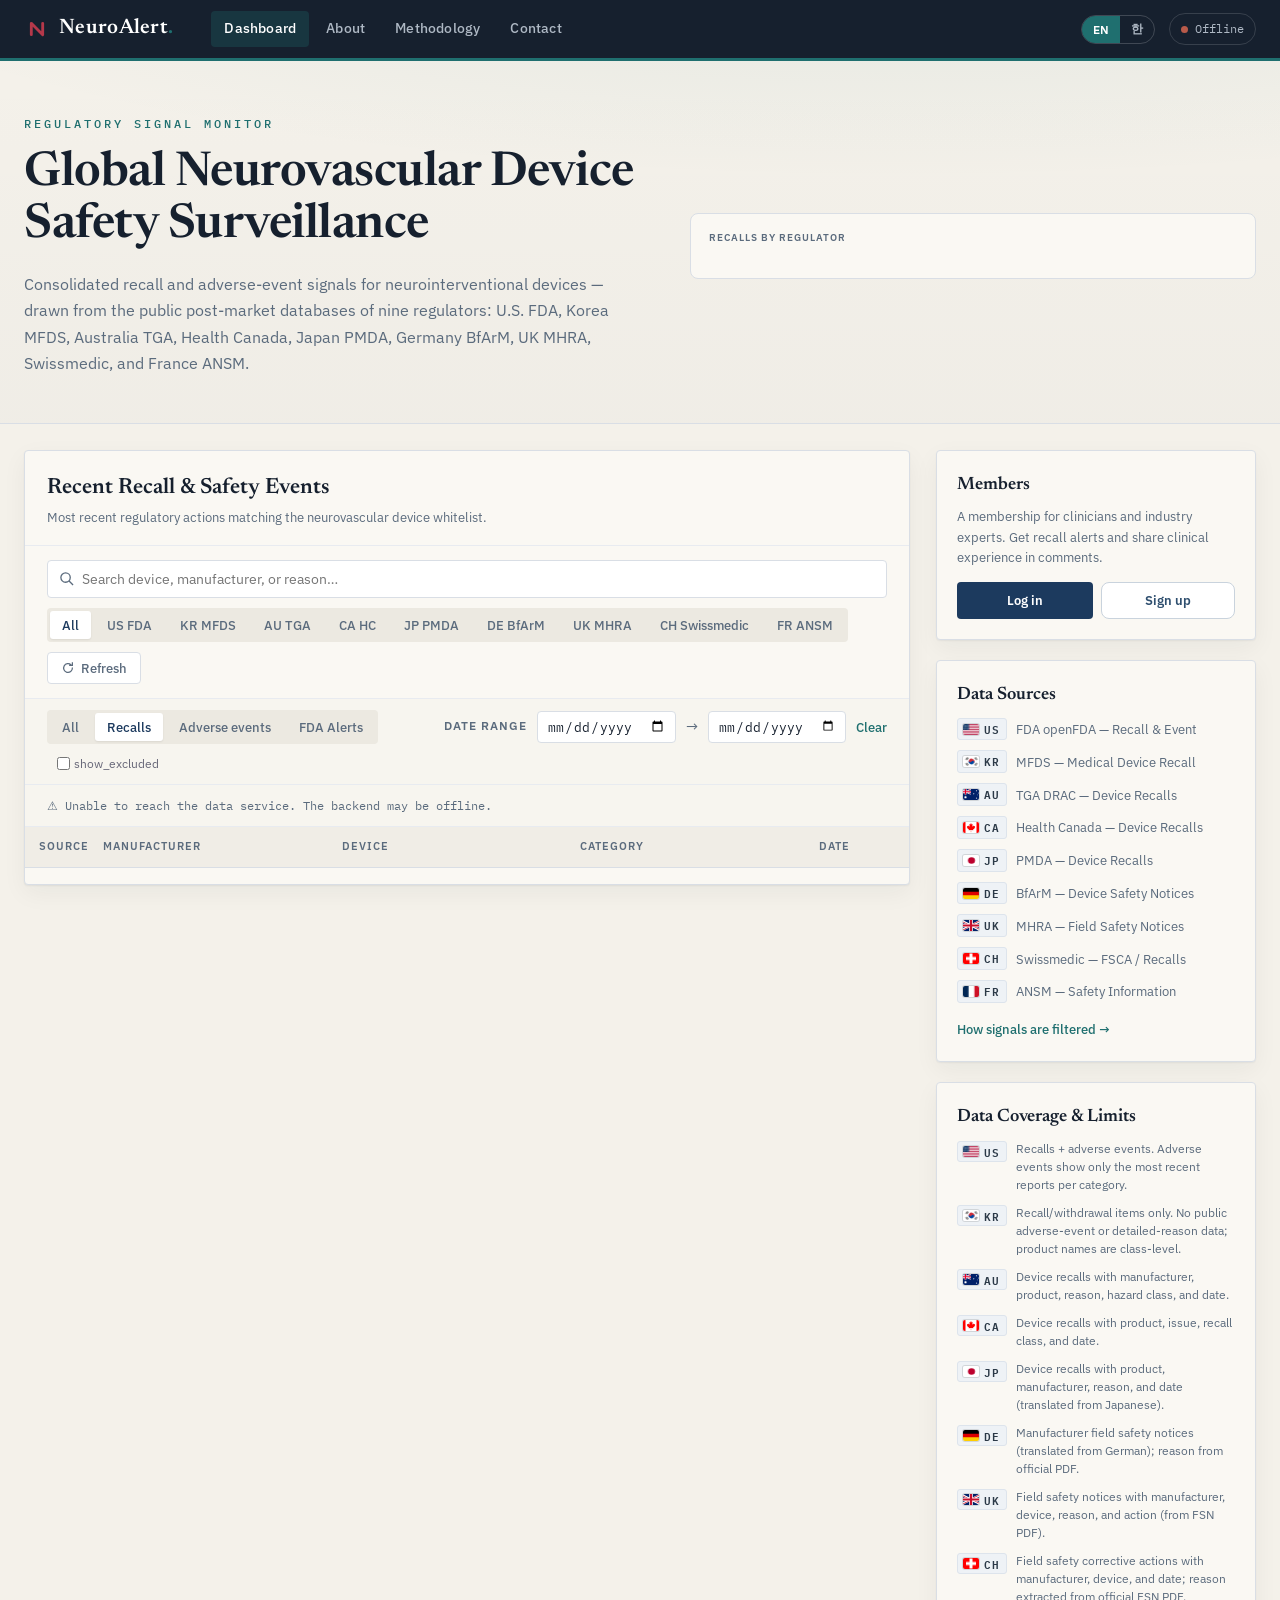
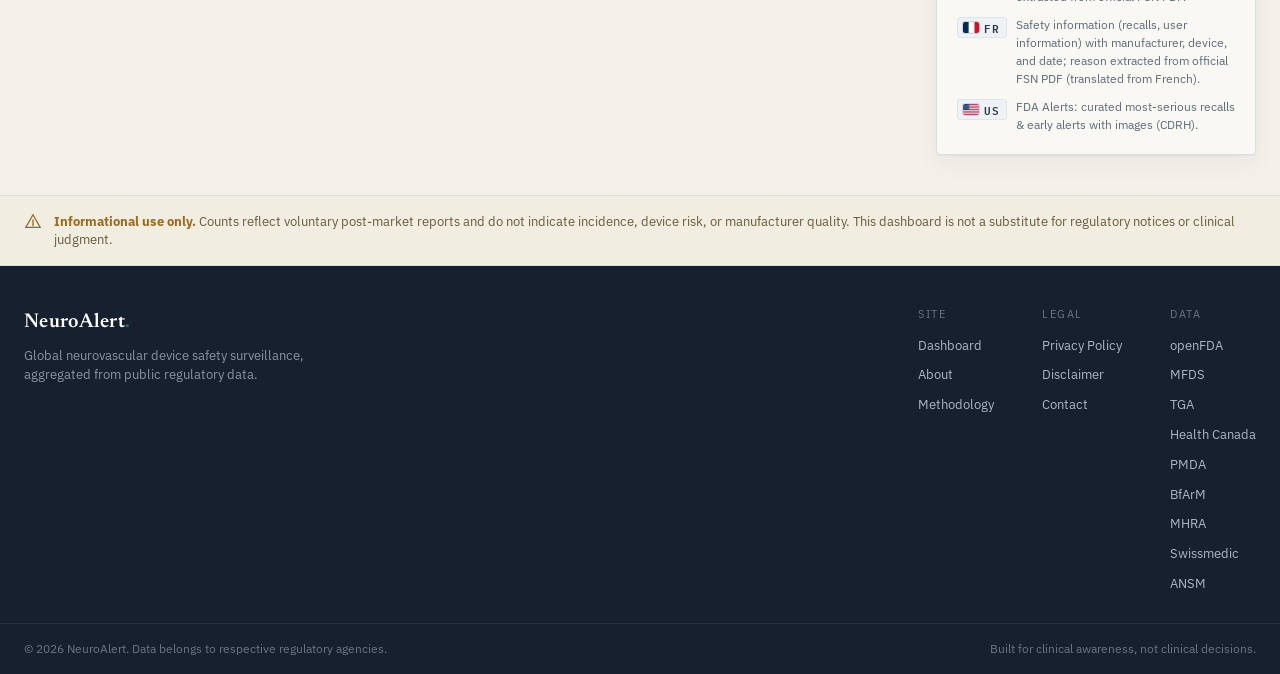
==== index.html @ bc4fbe51 "Add files via upload" ====
<!DOCTYPE html>
<html lang="en">
<head>
<meta charset="UTF-8">
<meta name="viewport" content="width=device-width, initial-scale=1.0">
<title>NeuroAlert — Global Neurovascular Device Safety Monitor</title>
<meta name="description" content="NeuroAlert aggregates neurovascular medical device recall and safety signals from the US FDA, Korea MFDS, Australia TGA, Health Canada, Japan PMDA, Germany BfArM, UK MHRA, Swissmedic, and France ANSM into a single monitoring dashboard for clinicians.">
<!-- ===== Google AdSense: paste verification/script here after approval ===== -->
<!-- <script async src="https://pagead2.googlesyndication.com/pagead/js/adsbygoogle.js?client=ca-pub-XXXXXXXXXXXXXXXX" crossorigin="anonymous"></script> -->
<link rel="preconnect" href="https://fonts.googleapis.com">
<link rel="preconnect" href="https://fonts.gstatic.com" crossorigin>
<link href="https://fonts.googleapis.com/css2?family=Newsreader:opsz,wght@6..72,400;6..72,500;6..72,600&family=IBM+Plex+Sans:wght@400;500;600;700&family=IBM+Plex+Sans+KR:wght@400;500;600&family=IBM+Plex+Mono:wght@400;500&display=swap" rel="stylesheet">
<link rel="icon" type="image/svg+xml" href="favicon.svg">
<link rel="icon" type="image/png" sizes="32x32" href="favicon-32.png">
<link rel="apple-touch-icon" href="apple-touch-icon.png">
<link rel="stylesheet" href="style.css">
<link rel="stylesheet" href="members.css">
</head>
<body>

<header class="topbar">
  <div class="topbar-inner">
    <a href="index.html" class="brand">
      <svg class="brand-mark" viewBox="0 0 64 64" aria-hidden="true">
        <path d="M18 46 L18 18 L46 46 L46 18" fill="none" stroke="#b5384a" stroke-width="7" stroke-linecap="round" stroke-linejoin="round"/>
      </svg>
      <span class="brand-text">NeuroAlert<span class="brand-dot">.</span></span>
    </a>
    <nav class="topnav">
      <a href="index.html" class="active" data-i18n="nav_dashboard">Dashboard</a>
      <a href="about.html" data-i18n="nav_about">About</a>
      <a href="methodology.html" data-i18n="nav_method">Methodology</a>
      <a href="contact.html" data-i18n="nav_contact">Contact</a>
    </nav>
    <div class="topbar-right">
      <div class="lang-toggle" id="langToggle">
        <button data-lang="en" class="active">EN</button>
        <button data-lang="ko">한</button>
      </div>
      <div class="status-pill" id="connPill">
        <span class="dot"></span><span id="connText">Connecting…</span>
      </div>
    </div>
  </div>
</header>

<section class="hero">
  <div class="hero-inner">
    <div class="hero-copy">
    <div class="hero-eyebrow" data-i18n="hero_eyebrow">REGULATORY SIGNAL MONITOR</div>
    <h1 data-i18n="hero_title">Global Neurovascular Device<br>Safety Surveillance</h1>
    <p class="hero-sub" data-i18n="hero_sub">Consolidated recall and adverse-event signals for neurointerventional devices — drawn from the public post-market databases of nine regulators: U.S. FDA, Korea MFDS, Australia TGA, Health Canada, Japan PMDA, Germany BfArM, UK MHRA, Swissmedic, and France ANSM.</p>
    </div>
    <div class="hero-chart"><div class="hc-head" id="heroChartTitle">Recalls by regulator</div><div id="heroBars"></div></div>
  </div>
</section>

<div class="ad-wrap">
  <div class="ad-slot" id="ad-top"><span class="ad-tag">Advertisement</span></div>
</div>

<main class="layout">
  <section class="primary">
    <div class="panel">
      <div class="panel-head">
        <div>
          <h2 data-i18n="panel_title">Recent Recall &amp; Safety Events</h2>
          <p class="panel-desc" data-i18n="panel_desc">Most recent regulatory actions matching the neurovascular device whitelist.</p>
        </div>
      </div>

      <div class="searchbar">
        <div class="search-field">
          <svg viewBox="0 0 16 16" width="15" height="15" aria-hidden="true"><circle cx="7" cy="7" r="5" fill="none" stroke="currentColor" stroke-width="1.4"/><path d="M11 11l3.5 3.5" stroke="currentColor" stroke-width="1.4" stroke-linecap="square"/></svg>
          <input type="text" id="searchInput" data-i18n-ph="search_ph" placeholder="Search device, manufacturer, or reason…">
        </div>
        <div class="filter-group" id="sourceFilter">
          <button data-src="ALL" class="chip active" data-i18n="filter_all">All</button>
          <button data-src="US" class="chip">US&nbsp;FDA</button>
          <button data-src="KR" class="chip">KR&nbsp;MFDS</button>
          <button data-src="AU" class="chip">AU&nbsp;TGA</button>
          <button data-src="CA" class="chip">CA&nbsp;HC</button>
          <button data-src="JP" class="chip">JP&nbsp;PMDA</button>
          <button data-src="DE" class="chip">DE&nbsp;BfArM</button>
          <button data-src="UK" class="chip">UK&nbsp;MHRA</button>
          <button data-src="CH" class="chip">CH&nbsp;Swissmedic</button>
          <button data-src="FR" class="chip">FR&nbsp;ANSM</button>
        </div>
        <button id="refreshBtn" class="btn-ghost" title="Refresh">
          <svg viewBox="0 0 16 16" width="14" height="14" aria-hidden="true"><path d="M13 8a5 5 0 1 1-1.5-3.5M13 2v3h-3" fill="none" stroke="currentColor" stroke-width="1.4" stroke-linecap="square"/></svg>
          <span data-i18n="btn_refresh">Refresh</span>
        </button>
      </div>

      <div class="daterow">
        <div class="filter-group" id="typeFilter">
          <button data-type="ALL" class="chip" data-i18n="type_all">All</button>
          <button data-type="recall" class="chip active" data-i18n="type_recall">Recalls</button>
          <button data-type="event" class="chip" data-i18n="type_event">Adverse events</button>
          <button data-type="fda_alert" class="chip" data-i18n="type_fda_alert">FDA Alerts</button>
        </div>
        <span class="daterow-sep"></span>
        <span class="daterow-label" data-i18n="date_range">Date range</span>
        <input type="date" id="dateFrom" class="date-input">
        <span class="date-sep">→</span>
        <input type="date" id="dateTo" class="date-input">
        <button id="dateClear" class="link-btn" data-i18n="date_clear">Clear</button>
        <label class="excl-toggle"><input type="checkbox" id="showExcluded"> <span data-i18n="show_excluded">제외된 항목 보기</span></label>
      </div>

      <div id="status" class="status-row">Loading data…</div>

      <div class="table-scroll">
        <table class="events">
          <thead>
            <tr>
              <th class="col-src" data-i18n="th_source">Source</th>
              <th class="col-company" data-i18n="th_company">Manufacturer</th>
              <th class="col-dev" data-i18n="th_device">Device</th>
              <th class="col-class" data-i18n="th_class">Category</th>
              <th class="col-date" data-i18n="th_date">Date</th>
            </tr>
          </thead>
          <tbody id="eventsBody"></tbody>
        </table>
      </div>
      <div class="feed" id="feedBody" hidden></div>
      <div class="table-foot" id="tableFoot"></div>
    </div>

    <div class="ad-slot ad-inline" id="ad-inline"><span class="ad-tag">Advertisement</span></div>
  </section>

  <aside class="sidebar">
    <div class="card" id="memberCard">
      <!-- members.js가 채움 (로그인/가입 또는 회원정보) -->
    </div>

    <div class="ad-slot ad-side" id="ad-side"><span class="ad-tag">Advertisement</span></div>

    <div class="card sources">
      <h3 data-i18n="src_title">Data Sources</h3>
      <ul class="src-list">
        <li><span class="src-flag us">US</span> <span data-i18n="src_us">FDA openFDA — Recall &amp; Event</span></li>
        <li><span class="src-flag kr">KR</span> <span data-i18n="src_kr">MFDS — Medical Device Recall</span></li>
        <li><span class="src-flag au">AU</span> <span data-i18n="src_au">TGA DRAC — Device Recalls</span></li>
        <li><span class="src-flag ca">CA</span> <span data-i18n="src_ca">Health Canada — Device Recalls</span></li>
        <li><span class="src-flag jp">JP</span> <span data-i18n="src_jp">PMDA — Device Recalls</span></li>
        <li><span class="src-flag de">DE</span> <span data-i18n="src_de">BfArM — Device Safety Notices</span></li>
        <li><span class="src-flag uk">UK</span> <span data-i18n="src_uk">MHRA — Field Safety Notices</span></li>
        <li><span class="src-flag ch">CH</span> <span data-i18n="src_ch">Swissmedic — FSCA / Recalls</span></li>
        <li><span class="src-flag fr">FR</span> <span data-i18n="src_fr">ANSM — Safety Information</span></li>
      </ul>
      <a href="methodology.html" class="link-btn" data-i18n="src_more">How signals are filtered →</a>
    </div>

    <!-- data coverage / limitations note -->
    <div class="card coverage">
      <h3 data-i18n="cov_title">Data Coverage &amp; Limits</h3>
      <ul class="cov-list">
        <li><span class="src-flag us">US</span> <span data-i18n="cov_us">Recalls + adverse events, auto-updated.</span></li>
        <li><span class="src-flag kr">KR</span> <span data-i18n="cov_kr">Recall/withdrawal items only. No public adverse-event or detailed-reason data; product names are class-level.</span></li>
        <li><span class="src-flag au">AU</span> <span data-i18n="cov_au">Device recalls with manufacturer, product, reason, hazard class, and date.</span></li>
        <li><span class="src-flag ca">CA</span> <span data-i18n="cov_ca">Device recalls with product, issue, recall class, and date.</span></li>
        <li><span class="src-flag jp">JP</span> <span data-i18n="cov_jp">Device recalls with product, manufacturer, reason, and date (translated from Japanese).</span></li>
        <li><span class="src-flag de">DE</span> <span data-i18n="cov_de">Manufacturer field safety notices (translated from German); reason from official PDF.</span></li>
        <li><span class="src-flag uk">UK</span> <span data-i18n="cov_uk">Field safety notices with manufacturer, device, reason, and action (from FSN PDF).</span></li>
        <li><span class="src-flag ch">CH</span> <span data-i18n="cov_ch">Field safety corrective actions with manufacturer, device, and date; reason extracted from official FSN PDF.</span></li>
        <li><span class="src-flag fr">FR</span> <span data-i18n="cov_fr">Safety information (recalls, user information) with manufacturer, device, and date; reason extracted from official FSN PDF (translated from French).</span></li>
        <li><span class="src-flag us">US</span> <span data-i18n="cov_ea">FDA Alerts: curated most-serious recalls &amp; early alerts with images (CDRH).</span></li>
      </ul>
    </div>

    <!-- small visitor counter -->
    <div class="card counter-card">
      <div class="cc-row">
        <div><div class="cc-num" id="ccToday">—</div><div class="cc-lab" data-i18n="cc_today">Today</div></div>
        <div><div class="cc-num" id="ccTotal">—</div><div class="cc-lab" data-i18n="cc_total">Total visits</div></div>
      </div>
    </div>
  </aside>
</main>

<section class="disclaimer-strip">
  <div class="disclaimer-inner">
    <svg viewBox="0 0 20 20" width="18" height="18" aria-hidden="true"><path d="M10 2 L18 16 L2 16 Z" fill="none" stroke="currentColor" stroke-width="1.4"/><path d="M10 8 L10 12 M10 13.5 L10 14" stroke="currentColor" stroke-width="1.5" stroke-linecap="square"/></svg>
    <p data-i18n="disclaimer"><strong>Informational use only.</strong> Counts reflect voluntary post-market reports and do not indicate incidence, device risk, or manufacturer quality. This dashboard is not a substitute for regulatory notices or clinical judgment.</p>
  </div>
</section>

<footer class="footer">
  <div class="footer-inner">
    <div class="footer-brand">
      <span class="brand-text">NeuroAlert<span class="brand-dot">.</span></span>
      <p data-i18n="foot_brand">Global neurovascular device safety surveillance, aggregated from public regulatory data.</p>
    </div>
    <div class="footer-cols">
      <div class="fcol">
        <span class="fcol-h" data-i18n="foot_site">Site</span>
        <a href="index.html" data-i18n="nav_dashboard">Dashboard</a>
        <a href="about.html" data-i18n="nav_about">About</a>
        <a href="methodology.html" data-i18n="nav_method">Methodology</a>
      </div>
      <div class="fcol">
        <span class="fcol-h" data-i18n="foot_legal">Legal</span>
        <a href="privacy.html" data-i18n="foot_privacy">Privacy Policy</a>
        <a href="disclaimer.html" data-i18n="foot_disclaimer">Disclaimer</a>
        <a href="contact.html" data-i18n="nav_contact">Contact</a>
      </div>
      <div class="fcol">
        <span class="fcol-h" data-i18n="foot_data">Data</span>
        <a href="https://open.fda.gov" target="_blank" rel="noopener">openFDA</a>
        <a href="https://www.mfds.go.kr" target="_blank" rel="noopener">MFDS</a>
        <a href="https://www.tga.gov.au" target="_blank" rel="noopener">TGA</a>
        <a href="https://recalls-rappels.canada.ca" target="_blank" rel="noopener">Health Canada</a>
        <a href="https://www.info.pmda.go.jp" target="_blank" rel="noopener">PMDA</a>
        <a href="https://www.bfarm.de" target="_blank" rel="noopener">BfArM</a>
        <a href="https://www.gov.uk/drug-device-alerts" target="_blank" rel="noopener">MHRA</a>
        <a href="https://fsca.swissmedic.ch/mep/" target="_blank" rel="noopener">Swissmedic</a>
        <a href="https://ansm.sante.fr/informations-de-securite/" target="_blank" rel="noopener">ANSM</a>
      </div>
    </div>
  </div>
  <div class="footer-bottom">
    <span data-i18n="foot_copy">© 2026 NeuroAlert. Data belongs to respective regulatory agencies.</span>
    <span data-i18n="foot_tag">Built for clinical awareness, not clinical decisions.</span>
  </div>
</footer>

<script src="i18n.js"></script>
<script src="config.js"></script>
<script src="app.js"></script>
<script src="members.js"></script>
</body>
</html>
---- style.css ----
/* ============================================================
   NeuroAlert — professional regulatory/clinical aesthetic
   Palette: deep navy ink, slate, parchment, muted teal accent
   Type: Newsreader (serif display) + IBM Plex Sans (body) + Plex Mono
   ============================================================ */
:root{
  --ink:#16202e;          /* near-black navy for text */
  --navy:#1c3a5e;         /* primary deep navy */
  --navy-2:#244c78;       /* lighter navy */
  --slate:#5b6b7d;        /* secondary text */
  --line:#d9dee5;         /* hairlines */
  --line-2:#e8ebf0;
  --paper:#f4f1ea;        /* warm parchment background */
  --paper-2:#faf8f3;      /* card paper */
  --white:#ffffff;
  --teal:#1f6f6f;         /* muted teal accent */
  --teal-ink:#0f4747;
  --amber:#9a6a1f;        /* warning/disclaimer ink */
  --us:#1c3a5e; --kr:#7a2e3a; --au:#8a6d1f; --ca:#9c4722;  /* source tags, desaturated */
  --shadow:0 1px 2px rgba(22,32,46,.06),0 8px 24px rgba(22,32,46,.05);
  --radius:4px;
}
*{margin:0;padding:0;box-sizing:border-box}
html{scroll-behavior:smooth}
body{
  font-family:"IBM Plex Sans",system-ui,sans-serif;
  background:var(--paper);
  color:var(--ink);
  line-height:1.6;
  font-size:15px;
  -webkit-font-smoothing:antialiased;
}
a{color:inherit;text-decoration:none}

/* ---------- top bar ---------- */
.topbar{
  background:var(--ink);
  color:#e8ecf1;
  border-bottom:3px solid var(--teal);
  position:sticky;top:0;z-index:50;
}
.topbar-inner{
  max-width:1300px;margin:0 auto;padding:0 24px;
  height:58px;display:flex;align-items:center;gap:32px;
}
.brand{display:flex;align-items:center;gap:9px;color:#fff}
.brand-mark{width:26px;height:26px;color:var(--teal);flex:none}
.brand-text{font-family:"Newsreader",serif;font-size:21px;font-weight:600;letter-spacing:.3px}
.brand-dot{color:var(--teal)}
.topnav{display:flex;gap:4px;margin-left:6px}
.topnav a{
  font-size:13.5px;font-weight:500;color:#aeb8c4;
  padding:7px 13px;border-radius:var(--radius);transition:.15s;letter-spacing:.2px;
}
.topnav a:hover{color:#fff;background:rgba(255,255,255,.07)}
.topnav a.active{color:#fff;background:rgba(31,111,111,.28)}
.status-pill{
  margin-left:auto;display:flex;align-items:center;gap:7px;
  font-size:12px;font-family:"IBM Plex Mono",monospace;color:#aeb8c4;
  border:1px solid rgba(255,255,255,.14);padding:5px 11px;border-radius:20px;
}
.status-pill .dot{width:7px;height:7px;border-radius:50%;background:#caa94a;flex:none}
.status-pill.live .dot{background:#4fae7a;box-shadow:0 0 0 3px rgba(79,174,122,.18)}
.status-pill.down .dot{background:#b85a4a}

/* ---------- hero ---------- */
.hero{
  background:
    linear-gradient(180deg,rgba(22,32,46,0) 0%,rgba(22,32,46,.02) 100%),
    radial-gradient(1200px 300px at 70% -50%,rgba(31,111,111,.10),transparent),
    var(--paper);
  border-bottom:1px solid var(--line);
}
.hero-inner{max-width:1300px;margin:0 auto;padding:54px 24px 46px}
.hero-eyebrow{
  font-family:"IBM Plex Mono",monospace;font-size:11.5px;letter-spacing:3px;
  color:var(--teal);font-weight:500;margin-bottom:16px;
}
.hero h1{
  font-family:"Newsreader",serif;font-weight:600;
  font-size:clamp(30px,5vw,48px);line-height:1.08;color:var(--ink);
  letter-spacing:-.5px;margin-bottom:18px;
}
.hero-sub{max-width:620px;color:var(--slate);font-size:16px;line-height:1.65}
.hero-meta{display:flex;gap:48px;margin-top:34px;flex-wrap:wrap}
.hm{display:flex;flex-direction:column;gap:2px}
.hm-num{font-family:"Newsreader",serif;font-size:30px;font-weight:600;color:var(--navy);line-height:1}
.hm-lab{font-size:11.5px;letter-spacing:1.5px;text-transform:uppercase;color:var(--slate)}

/* ---------- ad slots ---------- */
.ad-wrap{max-width:1300px;margin:0 auto;padding:22px 24px 0}
.ad-slot{
  background:repeating-linear-gradient(45deg,#eceae3,#eceae3 10px,#f1efe9 10px,#f1efe9 20px);
  border:1px solid var(--line);border-radius:var(--radius);
  display:flex;align-items:center;justify-content:center;
  min-height:90px;color:#a9a99f;
}
.ad-tag{font-family:"IBM Plex Mono",monospace;font-size:10px;letter-spacing:2px;text-transform:uppercase}
.ad-inline{min-height:100px;margin-top:22px}
.ad-side{min-height:250px}

/* ---------- layout ---------- */
.layout{
  max-width:1300px;margin:0 auto;padding:26px 24px 40px;
  display:grid;grid-template-columns:1fr 320px;gap:26px;align-items:start;
}
.primary{min-width:0}

/* ---------- panel / table ---------- */
.panel{background:var(--paper-2);border:1px solid var(--line);border-radius:var(--radius);box-shadow:var(--shadow);overflow:hidden}
.panel-head{
  display:flex;justify-content:space-between;align-items:flex-end;gap:16px;
  padding:20px 22px 16px;border-bottom:1px solid var(--line-2);flex-wrap:wrap;
}
.panel-head h2{font-family:"Newsreader",serif;font-size:22px;font-weight:600;color:var(--ink)}
.panel-desc{font-size:13px;color:var(--slate);margin-top:2px}
.panel-tools{display:flex;align-items:center;gap:12px;flex-wrap:wrap}
.filter-group{display:flex;gap:4px;background:#ece9e1;padding:3px;border-radius:var(--radius)}
.chip{
  border:none;background:transparent;font-family:inherit;font-size:12.5px;font-weight:500;
  color:var(--slate);padding:6px 12px;border-radius:3px;cursor:pointer;transition:.15s;
}
.chip:hover{color:var(--ink)}
.chip.active{background:var(--white);color:var(--navy);box-shadow:0 1px 2px rgba(0,0,0,.08)}
.btn-ghost{
  display:inline-flex;align-items:center;gap:6px;border:1px solid var(--line);
  background:var(--white);color:var(--slate);font-family:inherit;font-size:12.5px;font-weight:500;
  padding:7px 13px;border-radius:var(--radius);cursor:pointer;transition:.15s;
}
.btn-ghost:hover{color:var(--navy);border-color:var(--navy-2)}
.status-row{padding:11px 22px;font-family:"IBM Plex Mono",monospace;font-size:12px;color:var(--slate);border-bottom:1px solid var(--line-2);background:#f7f5ef}

.table-scroll{overflow-x:auto}
table.events{width:100%;border-collapse:collapse;font-size:13.5px;table-layout:fixed}
.events thead th{
  text-align:left;font-size:11px;letter-spacing:1px;text-transform:uppercase;
  color:var(--slate);font-weight:600;padding:11px 14px;background:#f0ede6;
  border-bottom:1px solid var(--line);white-space:nowrap;
}
.events tbody td{padding:13px 14px;border-bottom:1px solid var(--line-2);vertical-align:top}
.events tbody tr:hover{background:#f7f5ef}
.events tbody tr:last-child td{border-bottom:none}
.col-src{width:64px}.col-code{width:62px}.col-date{width:104px}
.col-reason{max-width:340px}
.dev-name{font-weight:500;color:var(--ink);line-height:1.4}
.reason-text{color:var(--slate);font-size:12.5px;line-height:1.45}
.code-badge{font-family:"IBM Plex Mono",monospace;font-size:11.5px;font-weight:500;color:var(--teal-ink);background:rgba(31,111,111,.10);padding:2px 6px;border-radius:3px}
.date-cell{font-family:"IBM Plex Mono",monospace;font-size:12px;color:var(--slate);white-space:nowrap}
.src-flag{
  display:inline-flex;align-items:center;gap:5px;
  font-family:"IBM Plex Mono",monospace;font-size:10.5px;font-weight:600;
  color:#2b3947;background:#eef2f6;border:1px solid #dde4ec;
  padding:2px 7px 2px 5px;border-radius:3px;letter-spacing:.5px;white-space:nowrap;
}
.src-flag::before{
  content:"";width:16px;height:11px;flex:none;border-radius:2px;
  background-size:cover;background-position:center;
  box-shadow:0 0 0 1px rgba(0,0,0,.12);
}
.src-flag.us::before{background-image:url("flags/us.svg")}
.src-flag.kr::before{background-image:url("flags/kr.svg")}
.src-flag.au::before{background-image:url("flags/au.svg")}
.src-flag.ca::before{background-image:url("flags/ca.svg")}
.src-flag.jp::before{background-image:url("flags/jp.svg")}
.src-flag.de::before{background-image:url("flags/de.svg")}
.src-flag.uk::before{background-image:url("flags/gb.svg")}
.src-flag.ch::before{background-image:url("flags/ch.svg")}
.src-flag.fr::before{background-image:url("flags/fr.svg")}

/* ---------- sidebar cards ---------- */
.sidebar{display:flex;flex-direction:column;gap:20px;position:sticky;top:74px}
.card{background:var(--paper-2);border:1px solid var(--line);border-radius:var(--radius);padding:20px;box-shadow:var(--shadow)}
.card h3{display:flex;align-items:center;gap:8px;font-family:"Newsreader",serif;font-size:18px;font-weight:600;color:var(--ink);margin-bottom:8px}
.card h3 svg{color:var(--teal)}
.card>p{font-size:13px;color:var(--slate);margin-bottom:14px;line-height:1.55}
.field{display:flex;gap:7px;margin-bottom:9px}
.field input{
  flex:1;min-width:0;border:1px solid var(--line);background:var(--white);
  padding:9px 11px;border-radius:var(--radius);font-family:inherit;font-size:13.5px;color:var(--ink);
}
.field input:focus{outline:none;border-color:var(--teal);box-shadow:0 0 0 3px rgba(31,111,111,.12)}
.btn-primary{
  border:none;background:var(--navy);color:#fff;font-family:inherit;font-size:13px;font-weight:600;
  padding:9px 16px;border-radius:var(--radius);cursor:pointer;transition:.15s;white-space:nowrap;
}
.btn-primary:hover{background:var(--navy-2)}
.btn-secondary{
  border:1px solid var(--line);background:var(--white);color:var(--slate);font-family:inherit;
  font-size:13px;font-weight:500;padding:9px 14px;border-radius:var(--radius);cursor:pointer;white-space:nowrap;
}
.btn-secondary:hover{color:var(--kr);border-color:var(--kr)}
.link-btn{background:none;border:none;font-family:inherit;font-size:12.5px;color:var(--teal);cursor:pointer;padding:0;font-weight:500}
.link-btn:hover{text-decoration:underline}
.unsub-box{margin-top:8px}
.msg{font-size:12.5px;margin-top:8px;min-height:18px;line-height:1.4}
.msg.success{color:var(--teal-ink)}
.msg.error{color:var(--kr)}
.fineprint{font-size:11.5px;color:#8a93a0;margin-top:12px;line-height:1.5}
.fineprint a{color:var(--teal);text-decoration:underline}
.src-list{list-style:none;display:flex;flex-direction:column;gap:10px;margin-bottom:14px}
.src-list li{display:flex;align-items:center;gap:9px;font-size:12.5px;color:var(--slate)}

/* ---------- disclaimer strip ---------- */
.disclaimer-strip{background:#f2ede1;border-top:1px solid var(--line);border-bottom:1px solid var(--line)}
.disclaimer-inner{max-width:1300px;margin:0 auto;padding:16px 24px;display:flex;align-items:flex-start;gap:12px}
.disclaimer-inner svg{color:var(--amber);flex:none;margin-top:1px}
.disclaimer-inner p{font-size:12.5px;color:#6a5a3a;line-height:1.5}
.disclaimer-inner strong{color:var(--amber)}

/* ---------- footer ---------- */
.footer{background:var(--ink);color:#aeb8c4;margin-top:0}
.footer-inner{max-width:1300px;margin:0 auto;padding:40px 24px 28px;display:flex;justify-content:space-between;gap:40px;flex-wrap:wrap}
.footer-brand{max-width:300px}
.footer-brand .brand-text{color:#fff;font-size:20px}
.footer-brand p{font-size:12.5px;margin-top:8px;line-height:1.55;color:#8995a3}
.footer-cols{display:flex;gap:48px;flex-wrap:wrap}
.fcol{display:flex;flex-direction:column;gap:9px}
.fcol-h{font-size:11px;letter-spacing:1.5px;text-transform:uppercase;color:#6a7585;margin-bottom:3px}
.fcol a{font-size:13px;color:#aeb8c4;transition:.15s}
.fcol a:hover{color:#fff}
.footer-bottom{
  border-top:1px solid rgba(255,255,255,.08);max-width:1300px;margin:0 auto;
  padding:16px 24px;display:flex;justify-content:space-between;gap:16px;flex-wrap:wrap;
  font-size:11.5px;color:#6a7585;
}

/* ---------- legal/content pages ---------- */
.doc{max-width:780px;margin:0 auto;padding:48px 24px 64px}
.doc h1{font-family:"Newsreader",serif;font-size:38px;font-weight:600;color:var(--ink);margin-bottom:8px;letter-spacing:-.5px}
.doc .doc-meta{font-family:"IBM Plex Mono",monospace;font-size:12px;color:var(--slate);margin-bottom:32px;padding-bottom:20px;border-bottom:1px solid var(--line)}
.doc h2{font-family:"Newsreader",serif;font-size:24px;font-weight:600;color:var(--navy);margin:34px 0 12px}
.doc h3{font-size:16px;font-weight:600;color:var(--ink);margin:22px 0 8px}
.doc p{color:#33414f;margin-bottom:14px;line-height:1.7}
.doc ul{margin:0 0 16px 22px;color:#33414f}
.doc li{margin-bottom:7px;line-height:1.6}
.doc a{color:var(--teal);text-decoration:underline}
.doc strong{color:var(--ink)}
.callout{background:var(--paper-2);border-left:3px solid var(--teal);padding:14px 18px;border-radius:0 var(--radius) var(--radius) 0;margin:18px 0;font-size:13.5px;color:#33414f}

/* ---------- responsive ---------- */
@media (max-width:900px){
  .layout{grid-template-columns:1fr}
  .sidebar{position:static;flex-direction:column}
  .ad-side{min-height:120px}
}
@media (max-width:680px){
  .topnav{display:none}
  .hero-meta{gap:28px;flex-wrap:wrap}
  .hero h1 br{display:none}
  .panel-head{flex-direction:column;align-items:stretch}
  .footer-inner{flex-direction:column;gap:28px}
  /* table scrolls horizontally instead of squashing/hiding columns */
  .table-scroll{overflow-x:auto;-webkit-overflow-scrolling:touch}
  table.events{min-width:680px}
  /* filters wrap onto multiple lines */
  .searchbar{flex-wrap:wrap;gap:10px}
  .filter-group{flex-wrap:wrap}
  .daterow{flex-wrap:wrap;gap:10px}
  .daterow-sep{display:none}
  .hero-inner{padding:40px 20px 34px}
  .layout{padding:20px 16px 36px}
}
@media (max-width:420px){
  .hero h1{font-size:30px}
  .chip{font-size:11px;padding:6px 10px}
}

/* ============ added: lang toggle, search, date, ref badge ============ */
.topbar-right{margin-left:auto;display:flex;align-items:center;gap:14px}
.lang-toggle{display:flex;border:1px solid rgba(255,255,255,.18);border-radius:20px;overflow:hidden}
.lang-toggle button{
  background:transparent;border:none;color:#aeb8c4;font-family:inherit;font-size:12px;font-weight:600;
  padding:5px 11px;cursor:pointer;transition:.15s;
}
.lang-toggle button:hover{color:#fff}
.lang-toggle button.active{background:var(--teal);color:#fff}

/* korean font when in KO mode */
body.lang-ko,
body.lang-ko .btn-primary,body.lang-ko .btn-secondary,body.lang-ko .btn-ghost,
body.lang-ko input,body.lang-ko .chip{font-family:"IBM Plex Sans KR","IBM Plex Sans",sans-serif}
body.lang-ko .brand-text,body.lang-ko .hero h1,body.lang-ko .hm-num,
body.lang-ko .panel-head h2,body.lang-ko .card h3,body.lang-ko .doc h1,body.lang-ko .doc h2{
  font-family:"Newsreader","IBM Plex Sans KR",serif;
}

/* search bar */
.searchbar{display:flex;gap:10px;align-items:center;padding:14px 22px;border-bottom:1px solid var(--line-2);flex-wrap:wrap}
.search-field{flex:1;min-width:200px;display:flex;align-items:center;gap:8px;background:var(--white);border:1px solid var(--line);border-radius:var(--radius);padding:0 11px}
.search-field svg{color:var(--slate);flex:none}
.search-field input{flex:1;border:none;background:none;padding:9px 0;font-family:inherit;font-size:13.5px;color:var(--ink)}
.search-field input:focus{outline:none}
.search-field:focus-within{border-color:var(--teal);box-shadow:0 0 0 3px rgba(31,111,111,.12)}

/* date row */
.daterow{display:flex;align-items:center;gap:10px;padding:11px 22px;border-bottom:1px solid var(--line-2);background:#f7f5ef;flex-wrap:wrap}
.daterow-label{font-size:11.5px;letter-spacing:1px;text-transform:uppercase;color:var(--slate);font-weight:600}
.date-input{border:1px solid var(--line);background:var(--white);border-radius:var(--radius);padding:6px 9px;font-family:"IBM Plex Mono",monospace;font-size:12.5px;color:var(--ink)}
.date-input:focus{outline:none;border-color:var(--teal)}
.date-sep{color:var(--slate)}

/* table foot */
.table-foot{padding:10px 22px;font-family:"IBM Plex Mono",monospace;font-size:11.5px;color:var(--slate)}
.table-foot:empty{display:none}

/* reference badge */
.ref-badge{font-family:"IBM Plex Mono",monospace;font-size:9.5px;letter-spacing:.5px;text-transform:uppercase;color:var(--amber);border:1px solid var(--amber);padding:1px 5px;border-radius:3px;margin-left:4px;opacity:.8}

/* alert scope note in subscribe card */
.alert-scope{font-size:11.5px;color:#6a5a3a;background:#f2ede1;border-radius:var(--radius);padding:8px 11px;margin-top:12px;line-height:1.5}
.alert-scope strong{color:var(--amber)}

/* --- date column kept from being cut off --- */
.col-reason{max-width:300px}

/* ============ code badge tooltip ============ */
.code-badge{position:relative;cursor:help;border-bottom:1px dotted var(--teal)}
.code-badge[data-tip]:hover::after{
  content:attr(data-tip);
  position:absolute;left:0;top:calc(100% + 6px);z-index:60;
  background:var(--ink);color:#f0ece3;
  font-family:"IBM Plex Sans",sans-serif;font-size:12px;font-weight:400;
  line-height:1.45;letter-spacing:0;text-transform:none;
  padding:8px 11px;border-radius:6px;width:max-content;max-width:260px;
  box-shadow:0 6px 20px rgba(22,32,46,.25);white-space:normal;
  pointer-events:none;
}
.code-badge[data-tip]:hover::before{
  content:"";position:absolute;left:10px;top:calc(100% + 1px);z-index:61;
  border:5px solid transparent;border-bottom-color:var(--ink);
}
body.lang-ko .code-badge[data-tip]:hover::after{font-family:"IBM Plex Sans KR",sans-serif}

/* ============ visitor counter (small, in sidebar) ============ */
.counter-card{text-align:center;padding:14px 16px}
.counter-card .cc-num{font-family:"Newsreader",serif;font-size:26px;font-weight:600;color:var(--navy);line-height:1}
.counter-card .cc-lab{font-size:11px;letter-spacing:1px;text-transform:uppercase;color:var(--slate);margin-top:3px}
.counter-card .cc-row{display:flex;justify-content:center;gap:24px;margin-top:4px}

/* ============ coverage card ============ */
.coverage .cov-list{list-style:none;display:flex;flex-direction:column;gap:10px}
.coverage .cov-list li{display:flex;gap:9px;font-size:12px;color:var(--slate);line-height:1.5;align-items:flex-start}
.coverage .cov-list .src-flag{flex:none;margin-top:1px}

/* ============ type badge (recall / adverse event) ============ */
.type-badge{
  display:inline-block;margin-top:4px;font-family:"IBM Plex Mono",monospace;
  font-size:9.5px;letter-spacing:.5px;text-transform:uppercase;
  padding:1px 6px;border-radius:3px;font-weight:500;
}
.type-badge.recall{background:rgba(122,46,58,.12);color:var(--kr)}
.type-badge.event{background:rgba(31,111,111,.12);color:var(--teal-ink)}
body.lang-ko .type-badge{font-family:"IBM Plex Sans KR",sans-serif;font-size:10px}

/* daterow separator + type filter spacing */
.daterow{flex-wrap:wrap}
.daterow-sep{flex:1;min-width:8px}
#typeFilter{margin-right:4px}

/* 광고 영역 임시 숨김 — 애드센스 적용 시 이 블록 삭제 */
.ad-wrap, .ad-slot { display: none !important; }

/* ============ load more button ============ */
.table-foot{padding:16px 0 4px;text-align:center}
.load-more{
  background:var(--paper);border:1px solid var(--line);color:var(--navy);
  font-family:"IBM Plex Sans",sans-serif;font-size:13px;font-weight:600;
  padding:10px 22px;border-radius:8px;cursor:pointer;transition:.15s;letter-spacing:.2px;
}
.load-more:hover{background:var(--navy);color:#fff;border-color:var(--navy)}
.load-more .lm-sub{font-weight:400;opacity:.6;font-size:12px}
body.lang-ko .load-more{font-family:"IBM Plex Sans KR",sans-serif}

/* ============ 조치 + 원본 링크 ============ */
.action-line{margin-top:7px;font-size:12.5px;line-height:1.5;color:var(--navy);background:#eef3f0;border-left:3px solid var(--teal);padding:6px 10px;border-radius:0 4px 4px 0}
.action-label{font-weight:700;color:var(--teal)}
.detail-link{display:inline-block;margin-top:7px;font-size:12px;font-weight:600;color:var(--teal);text-decoration:none;border-bottom:1px solid transparent}
.detail-link:hover{border-bottom-color:var(--teal)}
body.lang-ko .action-line,body.lang-ko .detail-link{font-family:"IBM Plex Sans KR",sans-serif}

/* ============ 분류 배지 (카테고리·사유유형) ============ */
.class-badges{margin-top:6px;display:flex;flex-wrap:wrap;gap:5px}
.class-badge{display:inline-block;font-size:11px;font-weight:600;padding:2px 8px;border-radius:10px;line-height:1.5}
.class-badge.cat{background:#e8eef5;color:#1C3A5E;border:1px solid #c5d4e3}
.class-badge.rsn{background:#f3ece2;color:#7a5a1e;border:1px solid #e0d0b8}
body.lang-ko .class-badge{font-family:"IBM Plex Sans KR",sans-serif}

.recall-row:hover{ background:rgba(0,0,0,.03); }
.recall-row.expanded{ background:rgba(47,79,111,.06); font-weight:500; }
.variant-count{ display:inline-block; margin-left:8px; padding:1px 7px; font-size:11px;
  background:#2F4F6F; color:#fff; border-radius:10px; vertical-align:middle; }
.detail-row > td{ padding:0 !important; background:#f7f9fb; }
.detail-box{ padding:12px 18px; }
.detail-item{ padding:10px 0; border-bottom:1px dashed #d9e0e8; }
.detail-item:last-child{ border-bottom:none; }
.detail-dev{ font-weight:600; margin-bottom:4px; }
.detail-field{ font-size:13px; line-height:1.6; color:#333; }
.detail-field b{ color:#2F4F6F; }
.detail-date{ font-size:12px; color:#888; margin-top:3px; }

/* ============================================================
   펼침 UI — style.css 맨 끝에 붙여넣기
   (리콜=클릭 펼침/변형 묶기, 이상사례=단순 목록)
   ============================================================ */

/* 리콜 요약 행 */
.recall-row{ cursor:pointer; transition:background .12s; }
.recall-row:hover{ background:rgba(0,0,0,.035); }
.recall-row.expanded{ background:rgba(47,79,111,.07); }
.recall-row.expanded .expand-caret{ transform:rotate(180deg); }

/* 펼침 화살표 */
.expand-caret{
  float:right; color:#9aa7b4; font-size:11px; margin-left:8px;
  transition:transform .15s; user-select:none;
}

/* "+N 변형" 배지 */
.variant-count{
  display:inline-block; margin-left:8px; padding:1px 8px;
  font-size:11px; font-weight:600; background:#2F4F6F; color:#fff;
  border-radius:10px; vertical-align:middle; letter-spacing:.2px;
}

/* 상세 펼침 영역 */
.detail-row > td{ padding:0 !important; background:#f6f9fb; border-top:none; }
.detail-box{ padding:6px 18px 12px; }
.detail-item{ padding:11px 0; border-bottom:1px dashed #dbe3ea; }
.detail-item:last-child{ border-bottom:none; }
.detail-dev{ font-weight:600; font-size:13.5px; margin-bottom:5px; color:#1d2b3a; }
.detail-field{ font-size:13px; line-height:1.65; color:#3a4550; margin:2px 0; }
.detail-field b{ color:#2F4F6F; font-weight:600; margin-right:3px; }
.detail-date{ font-size:11.5px; color:#94a0ab; margin-top:5px; }
.detail-row .detail-link{
  display:inline-block; margin-top:3px; font-size:12.5px;
  color:#b5384a; text-decoration:none; border-bottom:1px solid currentColor;
}

/* 새 컬럼 폭 (회사/분류) */
.events .col-company{ max-width:180px; word-break:break-word; }
.events .col-class{ white-space:normal; }

/* 이상사례 행 (펼침 없음, 커서 기본) */
.ev-row{ cursor:default; }
.ev-row .reason-text{ font-size:13px; color:#3a4550; }

/* 소스 칩은 국기 아이콘 방식(.src-flag::before)으로 통일 — 위 정의 참조 */

.detail-hint{
  display:inline-block; margin-left:8px; font-size:11px; color:#9aa7b4;
}
.recall-row:hover .detail-hint{ color:#b5384a; }

.excl-toggle{font-size:12px;color:#667;margin-left:10px;cursor:pointer;display:inline-flex;align-items:center;gap:4px;}
.excl-toggle input{cursor:pointer;}

/* ============================================================
   FDA Alerts 피드 카드 — style.css 맨 끝에 붙여넣기
   ============================================================ */
.feed{
  display:flex; flex-direction:column; align-items:center;
  gap:26px; padding:8px 0;
}
.fda-card{
  width:100%;                                  /* 꽉 차게 */
  display:flex; flex-direction:column;
  background:#fff; border:1px solid #e3e8ee; border-radius:16px; overflow:hidden;
  transition:box-shadow .15s, border-color .15s;
}
.fda-card:hover{ box-shadow:0 6px 24px rgba(30,50,80,.10); border-color:#cdd6e0; }
.fda-img{ width:100%; background:#f3f6f9; display:flex; align-items:center; justify-content:center; border-bottom:1px solid #eef2f6; }
.fda-img img{ width:100%; max-height:480px; object-fit:contain; padding:24px; }   /* 사진 크게 */
.fda-body{ padding:18px 22px 20px; }
.fda-top{ display:flex; align-items:center; gap:10px; margin-bottom:10px; }
.fda-date{ font-size:12.5px; color:#8a97a4; margin-left:auto; }
.fda-badge{ font-size:11.5px; font-weight:700; padding:4px 12px; border-radius:20px; letter-spacing:.3px; }
.fda-badge.ea{ background:#fff4d6; color:#9a6700; border:1px solid #f0d98a; }
.fda-badge.recall{ background:#fde2e4; color:#a32330; border:1px solid #f3c0c5; }
.fda-title{ font-family:"Newsreader",serif; font-size:20px; font-weight:600; line-height:1.35; color:#1d2b3a; margin-bottom:10px; }
.fda-badges{ margin-bottom:10px; }
.fda-reason{ font-size:14px; line-height:1.7; color:#46535f; }
.fda-detail{ margin-top:13px; padding-top:13px; border-top:1px dashed #dde4ea; }
.fda-detail .detail-field{ font-size:13.5px; line-height:1.6; color:#3a4550; margin:5px 0; }
.fda-detail .detail-field b{ color:#2F4F6F; }
.fda-detail .detail-link{ color:#b5384a; text-decoration:none; border-bottom:1px solid currentColor; font-size:13px; }
.fda-more{ margin-top:12px; background:none; border:none; padding:0; cursor:pointer; font-size:13px; color:#2F4F6F; font-weight:600; }
.fda-more:hover{ color:#b5384a; }
@media (max-width:600px){
  .fda-img img{ max-height:360px; padding:14px; }
  .fda-title{ font-size:18px; }
}
}


/* 펼침 안 변형(사이즈/카탈로그) 목록 */
.variant-list{ margin:4px 0 12px; padding-left:18px; }
.variant-list li{ font-size:12.5px; color:#46535f; line-height:1.7; }
/* ===== expanded detail redesign ===== */
.detail-field{ margin-bottom:12px; }
.detail-field .df-lab{ font-size:10px; letter-spacing:1px; color:#8a94a0; font-weight:600; margin-bottom:3px; text-transform:uppercase; }
.detail-field .df-val{ font-size:13px; line-height:1.6; color:#2b3644; white-space:pre-line; }
.detail-action{ background:#faf1e2; border-left:3px solid #9a6a1f; border-radius:0 6px 6px 0; padding:11px 14px; margin:0 0 13px; }
.detail-action .da-lab{ font-size:10px; letter-spacing:1px; color:#8a5e1a; font-weight:600; margin-bottom:3px; text-transform:uppercase; display:flex; align-items:center; gap:5px; }
.detail-action .da-val{ font-size:13px; line-height:1.6; color:#5c3f11; white-space:pre-line; }
.detail-meta{ display:flex; flex-wrap:wrap; gap:14px; font-size:11px; color:#9aa3ad; font-family:"IBM Plex Mono",monospace; padding-top:11px; border-top:1px solid #eceae2; margin:4px 0 10px; }
.detail-meta span{ white-space:nowrap; }
/* ===== hero country chart ===== */
.hero-inner{ display:grid; grid-template-columns:1.05fr 0.95fr; gap:40px; align-items:center; }
.hero-chart{ background:#faf8f3; border:1px solid #d9dee5; border-radius:8px; padding:16px 18px; }
.hero-chart .hc-head{ font-size:12px; font-weight:600; color:#16202e; margin-bottom:12px; }
.hero-bar{ display:flex; align-items:center; gap:8px; margin-bottom:7px; }
.hero-bar .hb-c{ width:24px; font-size:10.5px; font-weight:600; color:#5b6b7d; font-family:"IBM Plex Mono",monospace; }
.hero-bar .hb-track{ flex:1; background:#eceae3; border-radius:3px; height:14px; overflow:hidden; }
.hero-bar .hb-fill{ height:100%; border-radius:3px; }
.hero-bar .hb-v{ width:22px; text-align:right; font-size:10.5px; color:#16202e; font-variant-numeric:tabular-nums; }
@media(max-width:820px){ .hero-inner{ grid-template-columns:1fr; gap:24px; } }
/* ===== hero at-a-glance summary ===== */
.hero-chart .hc-head{ font-size:10px; letter-spacing:1px; text-transform:uppercase; color:#5b6b7d; font-weight:600; margin-bottom:16px; }
.hsum-grid{ display:grid; grid-template-columns:1fr 1fr; gap:16px 14px; }
.hsum-n{ font-family:"Newsreader",Georgia,serif; font-size:26px; font-weight:600; color:#1c3a5e; line-height:1; }
.hsum-n.amber{ color:#9a6a1f; }
.hsum-cat{ font-size:15px; font-weight:600; color:#1c3a5e; line-height:1.25; margin-top:3px; }
.hsum-l{ font-size:10.5px; color:#5b6b7d; margin-top:4px; }
.hsum-foot{ border-top:1px solid #e7e4dc; margin-top:16px; padding-top:12px; font-size:11px; color:#5b6b7d; display:flex; align-items:center; gap:6px; }
.hsum-foot b{ color:#16202e; }
.hsum-dot{ width:6px; height:6px; border-radius:50%; background:#2c7a3f; display:inline-block; flex:none; }
---- members.css ----
/* ============================================================
   회원/댓글 — members.css (style.css 뒤에 로드)
   ============================================================ */
/* 회원 카드 */
#memberCard .mem-btns{ display:flex; gap:8px; margin-top:12px; }
#memberCard .mem-btns button{ flex:1; }
.btn-secondary{ background:#fff; border:1px solid #c9d3dd; color:#2F4F6F; border-radius:8px; padding:9px 14px; font-size:13px; font-weight:600; cursor:pointer; }
.btn-secondary:hover{ background:#f3f6f9; }
.btn-primary.full, .btn-secondary.full{ width:100%; }

.mem-me{ display:flex; align-items:center; justify-content:space-between; margin-top:6px; }
.mem-name{ font-size:13.5px; font-weight:600; color:#1d2b3a; line-height:1.5; }
.mem-badge{ font-size:10.5px; font-weight:700; padding:2px 8px; border-radius:12px; margin-left:6px; white-space:nowrap; }
.mem-badge.verified{ background:#e4f3e7; color:#2c7a3f; border:1px solid #bfe3c8; }
.mem-badge.unverified{ background:#f0f0f0; color:#888; border:1px solid #ddd; }
.mem-badge.company{ background:#e8eef7; color:#2F4F6F; border:1px solid #c6d4e8; }
.mem-admin{ font-size:12px; color:#b5384a; text-decoration:none; }
.mem-warn{ font-size:12px; color:#99502f; background:#fdf3e7; padding:7px 10px; border-radius:6px; margin:8px 0; }
.mem-toggle{ display:flex; align-items:center; gap:8px; margin:12px 0; font-size:13px; color:#46535f; cursor:pointer; }
.mem-toggle input{ cursor:pointer; width:16px; height:16px; }
#memberCard .logout{ color:#999; display:block; margin-top:6px; }

.my-comments{ margin:8px 0; max-height:220px; overflow-y:auto; border-top:1px solid #eef2f6; padding-top:8px; }
.my-cmt{ padding:8px; border-radius:6px; cursor:pointer; transition:background .12s; }
.my-cmt:hover{ background:#f3f6f9; }
.my-cmt-body{ font-size:12.5px; color:#3a4550; line-height:1.5; }
.my-cmt-date{ font-size:11px; color:#9aa7b3; margin-top:2px; }
.muted{ font-size:12px; color:#9aa7b3; }

/* 모달 */
.mem-overlay{ position:fixed; inset:0; background:rgba(20,30,45,.5); display:flex; align-items:center; justify-content:center; z-index:1000; padding:20px; }
.mem-modal{ background:#fff; border-radius:16px; width:100%; max-width:400px; padding:26px 26px 22px; position:relative; box-shadow:0 20px 60px rgba(0,0,0,.25); max-height:90vh; overflow-y:auto; }
.mem-close{ position:absolute; top:14px; right:16px; background:none; border:none; font-size:24px; color:#aaa; cursor:pointer; line-height:1; }
.mem-close:hover{ color:#555; }
.mem-tabs{ display:flex; gap:4px; margin-bottom:20px; border-bottom:2px solid #eef2f6; }
.mem-tab{ flex:1; background:none; border:none; padding:10px; font-size:14px; font-weight:600; color:#9aa7b3; cursor:pointer; border-bottom:2px solid transparent; margin-bottom:-2px; }
.mem-tab.active{ color:#2F4F6F; border-bottom-color:#b5384a; }
#memForm input, #memForm select, #memForm textarea{ width:100%; padding:10px 12px; margin-bottom:10px; border:1px solid #d3dce4; border-radius:8px; font-size:13.5px; font-family:inherit; box-sizing:border-box; }
#memForm .mem-row{ display:flex; gap:8px; }
#memForm .mem-row select{ flex:1; }
.mem-fine{ font-size:11px; color:#8a97a4; line-height:1.6; margin:4px 0 12px; }
.mem-msg{ font-size:13px; margin-top:10px; text-align:center; }
.mem-msg.ok{ color:#2c7a3f; }
.mem-msg.err{ color:#b5384a; }
.mem-links{ display:flex; gap:14px; justify-content:center; margin-top:10px; }
.mem-links .link-btn{ background:none; border:none; font-size:12px; color:#8a97a4; cursor:pointer; text-decoration:underline; }
.mem-links .link-btn:hover{ color:#2F4F6F; }

/* 댓글 */
.recall-comments{ margin-top:14px; padding-top:14px; border-top:1px solid #e3e8ee; }
.cmt-head{ font-size:13px; font-weight:700; color:#2F4F6F; margin-bottom:10px; }
.cmt-count{ color:#b5384a; margin-left:4px; }
.cmt-list{ display:flex; flex-direction:column; gap:10px; }
.cmt-empty{ font-size:12.5px; color:#9aa7b3; padding:8px 0; }
.cmt-item{ background:#f8fafc; border:1px solid #eef2f6; border-radius:8px; padding:10px 12px; }
.cmt-meta{ display:flex; align-items:center; gap:8px; margin-bottom:5px; flex-wrap:wrap; }
.cmt-author{ font-size:12.5px; font-weight:600; color:#1d2b3a; }
.cmt-badge{ font-size:10px; font-weight:700; padding:1px 7px; border-radius:10px; background:#e4f3e7; color:#2c7a3f; border:1px solid #bfe3c8; }
.cmt-badge.company{ background:#e8eef7; color:#2F4F6F; border:1px solid #c6d4e8; }
.cmt-item.company{ background:#f4f7fb; border-color:#c6d4e8; }
.cmt-date{ font-size:11px; color:#9aa7b3; }
.cmt-del{ margin-left:auto; background:none; border:none; color:#c08; font-size:11px; cursor:pointer; opacity:.6; }
.cmt-del:hover{ opacity:1; }
.cmt-body{ font-size:13px; line-height:1.65; color:#3a4550; white-space:pre-wrap; }
.cmt-form{ margin-top:12px; }
.cmt-form textarea{ width:100%; min-height:70px; padding:10px 12px; border:1px solid #d3dce4; border-radius:8px; font-family:inherit; font-size:13px; box-sizing:border-box; resize:vertical; }
.cmt-form button{ margin-top:8px; }
.cmt-login-hint{ font-size:12.5px; color:#8a97a4; margin-top:12px; padding:10px; background:#f8fafc; border-radius:8px; }
.cmt-loading{ font-size:12.5px; color:#9aa7b3; padding:10px 0; }


/* 내 댓글에서 점프했을 때 카드 강조 */
.recall-row.flash > td{ animation: flashRow 1.6s ease; }
@keyframes flashRow{ 0%{background:#fff7d6;} 60%{background:#fff7d6;} 100%{background:transparent;} }
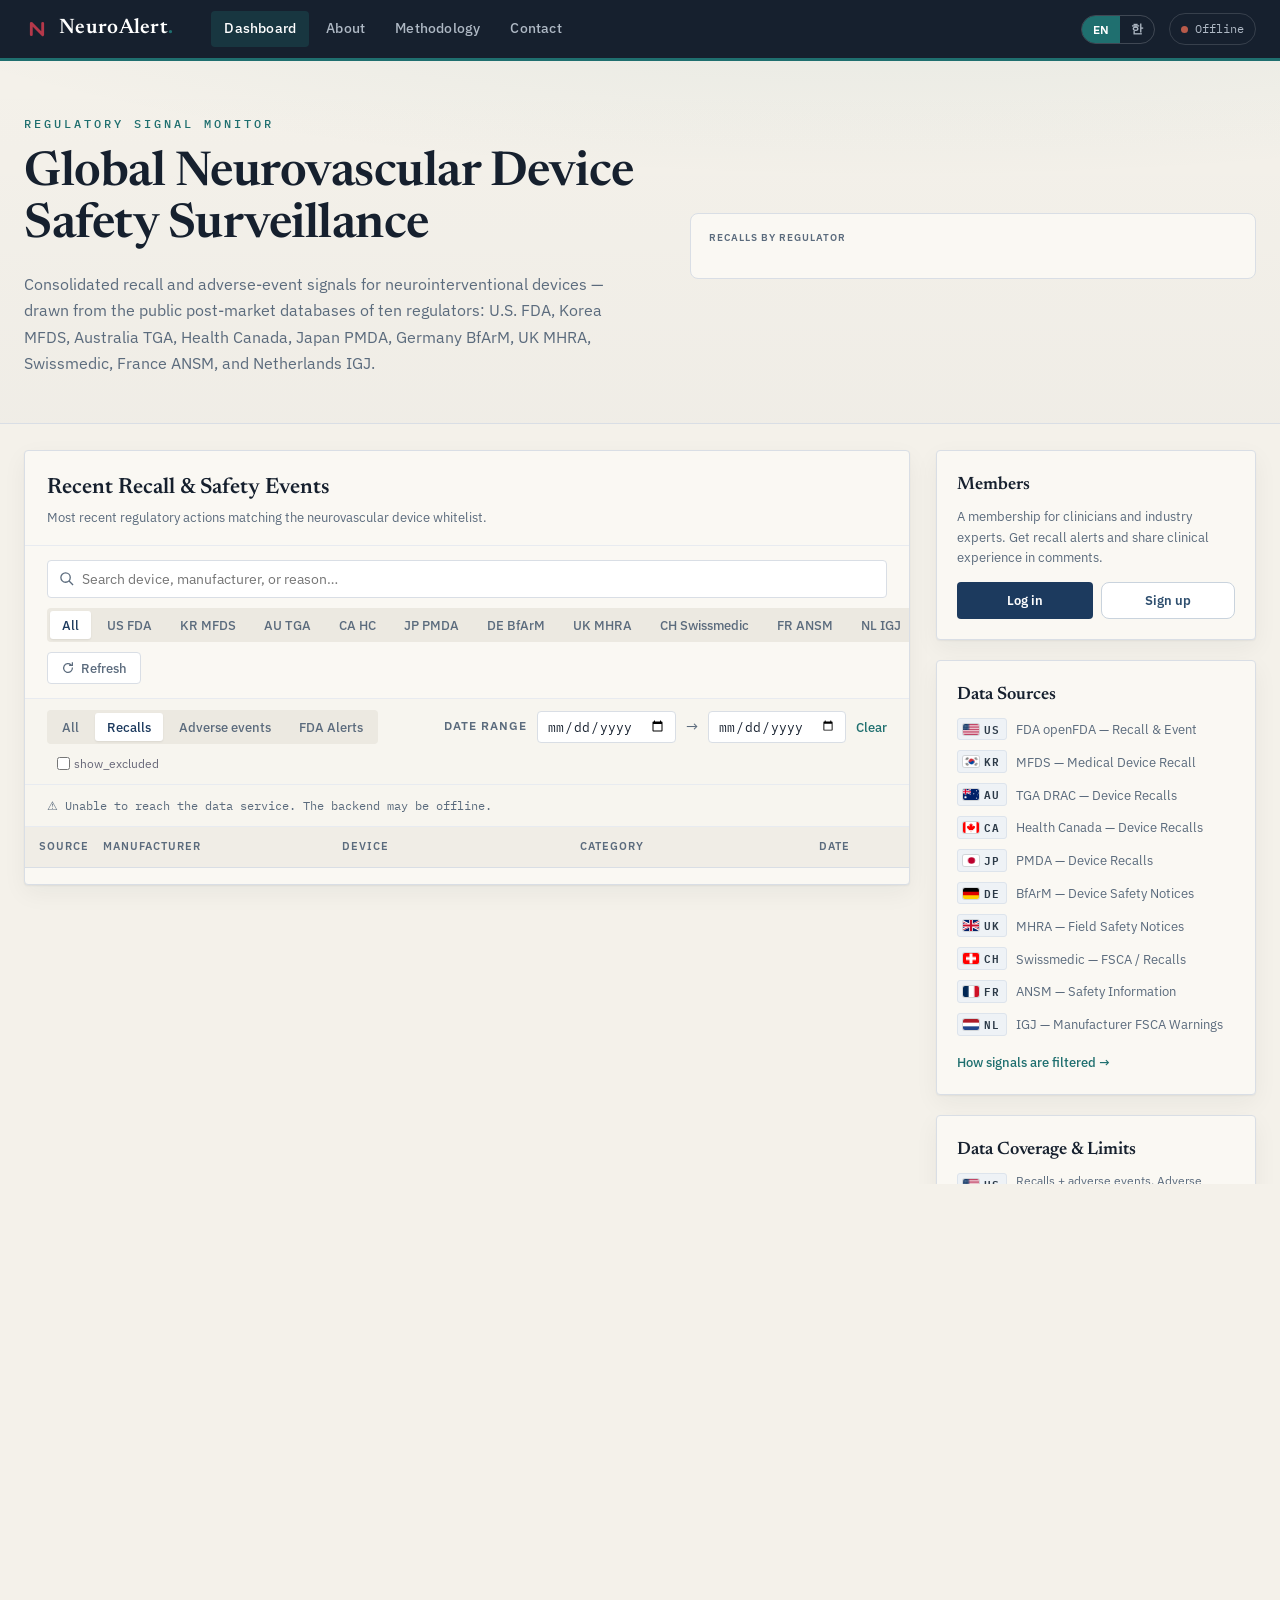
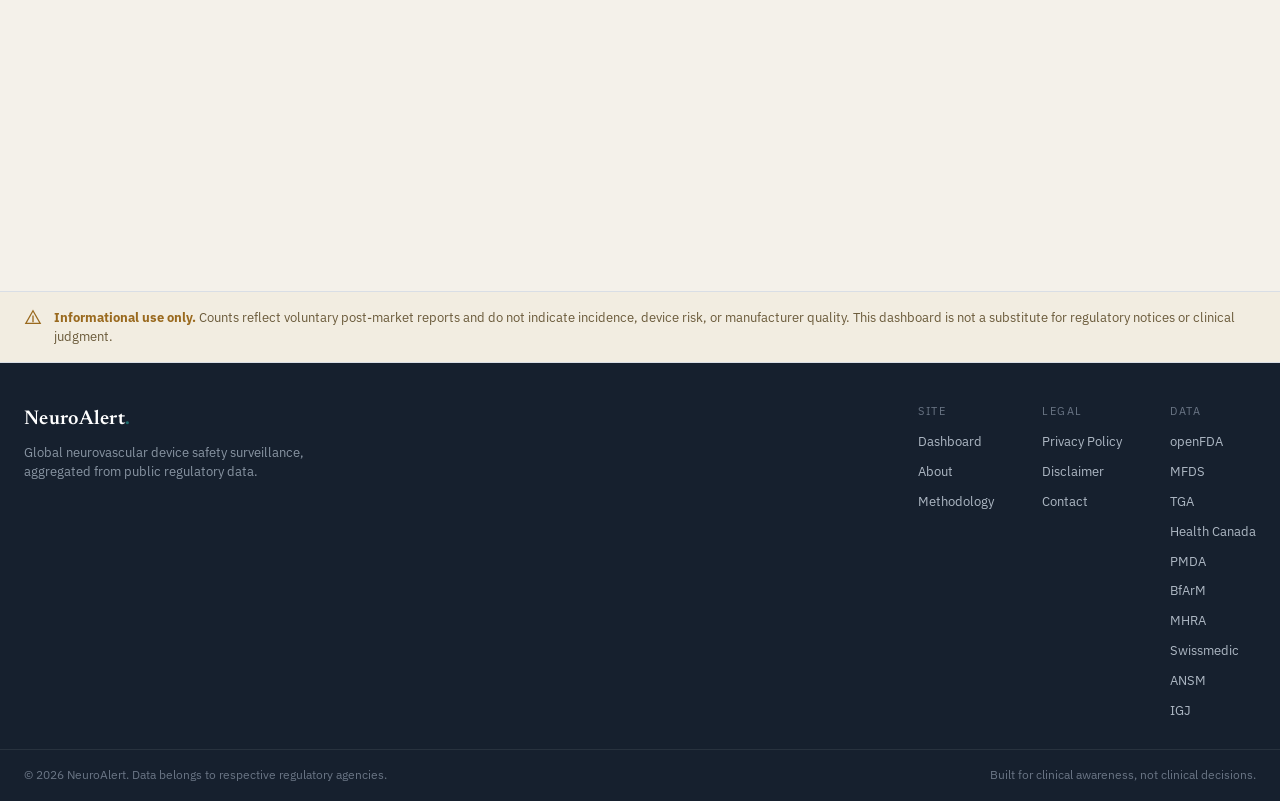
==== commit 92dd67f5: "Add files via upload" ====
--- a/index.html
+++ b/index.html
@@ -4,7 +4,7 @@
 <meta charset="UTF-8">
 <meta name="viewport" content="width=device-width, initial-scale=1.0">
 <title>NeuroAlert — Global Neurovascular Device Safety Monitor</title>
-<meta name="description" content="NeuroAlert aggregates neurovascular medical device recall and safety signals from the US FDA, Korea MFDS, Australia TGA, Health Canada, Japan PMDA, Germany BfArM, UK MHRA, Swissmedic, and France ANSM into a single monitoring dashboard for clinicians.">
+<meta name="description" content="NeuroAlert aggregates neurovascular medical device recall and safety signals from the US FDA, Korea MFDS, Australia TGA, Health Canada, Japan PMDA, Germany BfArM, UK MHRA, Swissmedic, France ANSM, and Netherlands IGJ into a single monitoring dashboard for clinicians.">
 <!-- ===== Google AdSense: paste verification/script here after approval ===== -->
 <!-- <script async src="https://pagead2.googlesyndication.com/pagead/js/adsbygoogle.js?client=ca-pub-XXXXXXXXXXXXXXXX" crossorigin="anonymous"></script> -->
 <link rel="preconnect" href="https://fonts.googleapis.com">
@@ -49,7 +49,7 @@
     <div class="hero-copy">
     <div class="hero-eyebrow" data-i18n="hero_eyebrow">REGULATORY SIGNAL MONITOR</div>
     <h1 data-i18n="hero_title">Global Neurovascular Device<br>Safety Surveillance</h1>
-    <p class="hero-sub" data-i18n="hero_sub">Consolidated recall and adverse-event signals for neurointerventional devices — drawn from the public post-market databases of nine regulators: U.S. FDA, Korea MFDS, Australia TGA, Health Canada, Japan PMDA, Germany BfArM, UK MHRA, Swissmedic, and France ANSM.</p>
+    <p class="hero-sub" data-i18n="hero_sub">Consolidated recall and adverse-event signals for neurointerventional devices — drawn from the public post-market databases of ten regulators: U.S. FDA, Korea MFDS, Australia TGA, Health Canada, Japan PMDA, Germany BfArM, UK MHRA, Swissmedic, France ANSM, and Netherlands IGJ.</p>
     </div>
     <div class="hero-chart"><div class="hc-head" id="heroChartTitle">Recalls by regulator</div><div id="heroBars"></div></div>
   </div>
@@ -85,6 +85,7 @@
           <button data-src="UK" class="chip">UK&nbsp;MHRA</button>
           <button data-src="CH" class="chip">CH&nbsp;Swissmedic</button>
           <button data-src="FR" class="chip">FR&nbsp;ANSM</button>
+          <button data-src="NL" class="chip">NL&nbsp;IGJ</button>
         </div>
         <button id="refreshBtn" class="btn-ghost" title="Refresh">
           <svg viewBox="0 0 16 16" width="14" height="14" aria-hidden="true"><path d="M13 8a5 5 0 1 1-1.5-3.5M13 2v3h-3" fill="none" stroke="currentColor" stroke-width="1.4" stroke-linecap="square"/></svg>
@@ -150,6 +151,7 @@
         <li><span class="src-flag uk">UK</span> <span data-i18n="src_uk">MHRA — Field Safety Notices</span></li>
         <li><span class="src-flag ch">CH</span> <span data-i18n="src_ch">Swissmedic — FSCA / Recalls</span></li>
         <li><span class="src-flag fr">FR</span> <span data-i18n="src_fr">ANSM — Safety Information</span></li>
+        <li><span class="src-flag nl">NL</span> <span data-i18n="src_nl">IGJ — Manufacturer FSCA Warnings</span></li>
       </ul>
       <a href="methodology.html" class="link-btn" data-i18n="src_more">How signals are filtered →</a>
     </div>
@@ -167,6 +169,7 @@
         <li><span class="src-flag uk">UK</span> <span data-i18n="cov_uk">Field safety notices with manufacturer, device, reason, and action (from FSN PDF).</span></li>
         <li><span class="src-flag ch">CH</span> <span data-i18n="cov_ch">Field safety corrective actions with manufacturer, device, and date; reason extracted from official FSN PDF.</span></li>
         <li><span class="src-flag fr">FR</span> <span data-i18n="cov_fr">Safety information (recalls, user information) with manufacturer, device, and date; reason extracted from official FSN PDF (translated from French).</span></li>
+        <li><span class="src-flag nl">NL</span> <span data-i18n="cov_nl">Manufacturer field safety corrective actions with device and date; reason taken from the notice text or FSN PDF.</span></li>
         <li><span class="src-flag us">US</span> <span data-i18n="cov_ea">FDA Alerts: curated most-serious recalls &amp; early alerts with images (CDRH).</span></li>
       </ul>
     </div>
@@ -218,6 +221,7 @@
         <a href="https://www.gov.uk/drug-device-alerts" target="_blank" rel="noopener">MHRA</a>
         <a href="https://fsca.swissmedic.ch/mep/" target="_blank" rel="noopener">Swissmedic</a>
         <a href="https://ansm.sante.fr/informations-de-securite/" target="_blank" rel="noopener">ANSM</a>
+        <a href="https://www.igj.nl/onderwerpen/medische-hulpmiddelen/waarschuwingen-medische-hulpmiddelen" target="_blank" rel="noopener">IGJ</a>
       </div>
     </div>
   </div>
--- a/style.css
+++ b/style.css
@@ -166,6 +166,7 @@
 .src-flag.uk::before{background-image:url("flags/gb.svg")}
 .src-flag.ch::before{background-image:url("flags/ch.svg")}
 .src-flag.fr::before{background-image:url("flags/fr.svg")}
+.src-flag.nl::before{background-image:url("flags/nl.svg")}
 
 /* ---------- sidebar cards ---------- */
 .sidebar{display:flex;flex-direction:column;gap:20px;position:sticky;top:74px}
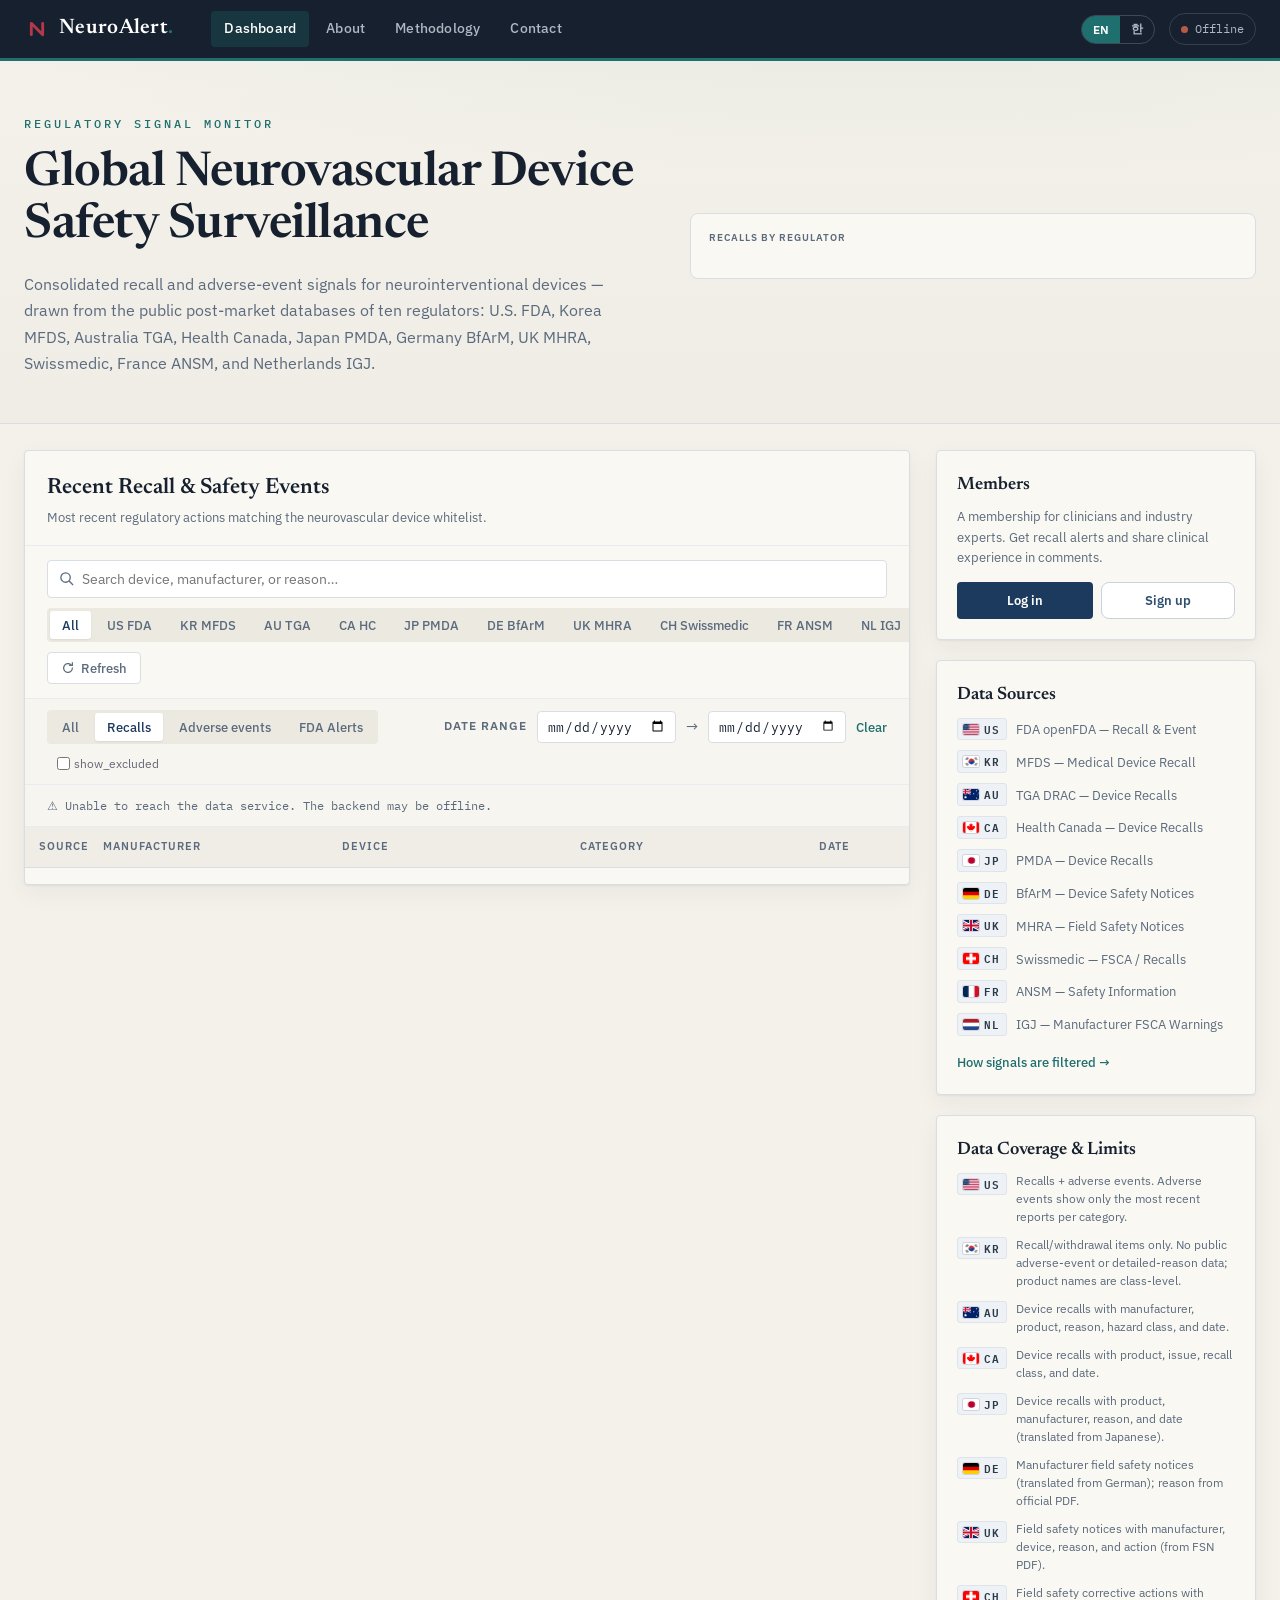
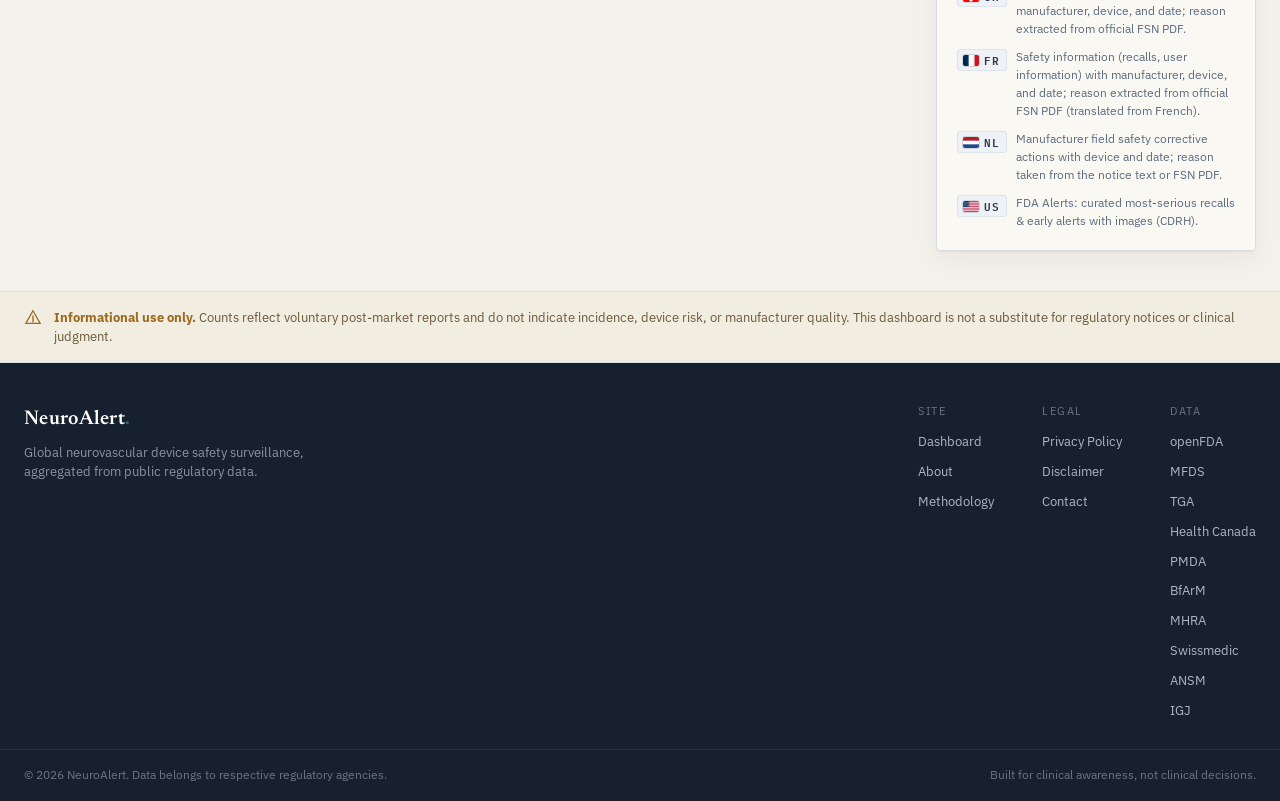
==== commit 519eef63: "Add files via upload" ====
--- a/index.html
+++ b/index.html
@@ -48,7 +48,7 @@
   <div class="hero-inner">
     <div class="hero-copy">
     <div class="hero-eyebrow" data-i18n="hero_eyebrow">REGULATORY SIGNAL MONITOR</div>
-    <h1 data-i18n="hero_title">Global Neurovascular Device<br>Safety Surveillance</h1>
+    <h1 data-i18n="hero_title">Global Neurovascular Device <br>Safety Surveillance</h1>
     <p class="hero-sub" data-i18n="hero_sub">Consolidated recall and adverse-event signals for neurointerventional devices — drawn from the public post-market databases of ten regulators: U.S. FDA, Korea MFDS, Australia TGA, Health Canada, Japan PMDA, Germany BfArM, UK MHRA, Swissmedic, France ANSM, and Netherlands IGJ.</p>
     </div>
     <div class="hero-chart"><div class="hc-head" id="heroChartTitle">Recalls by regulator</div><div id="heroBars"></div></div>
